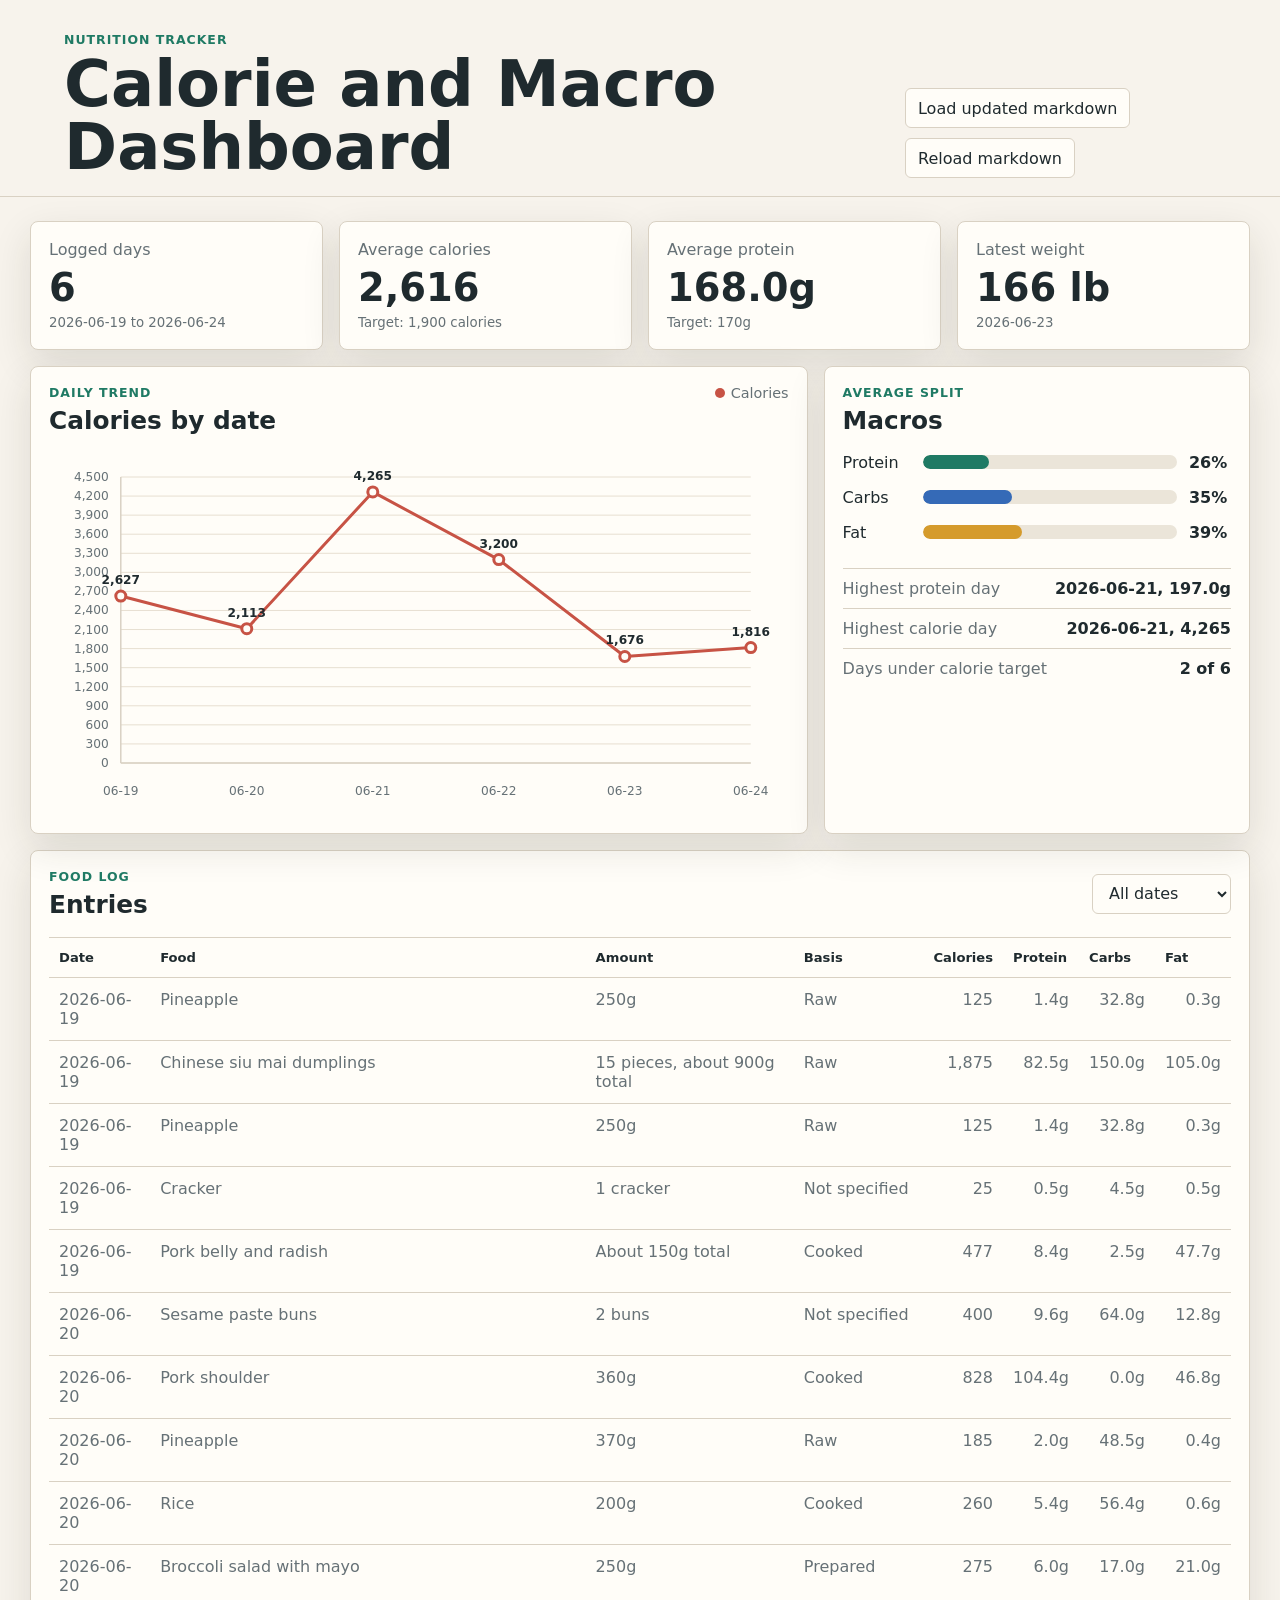
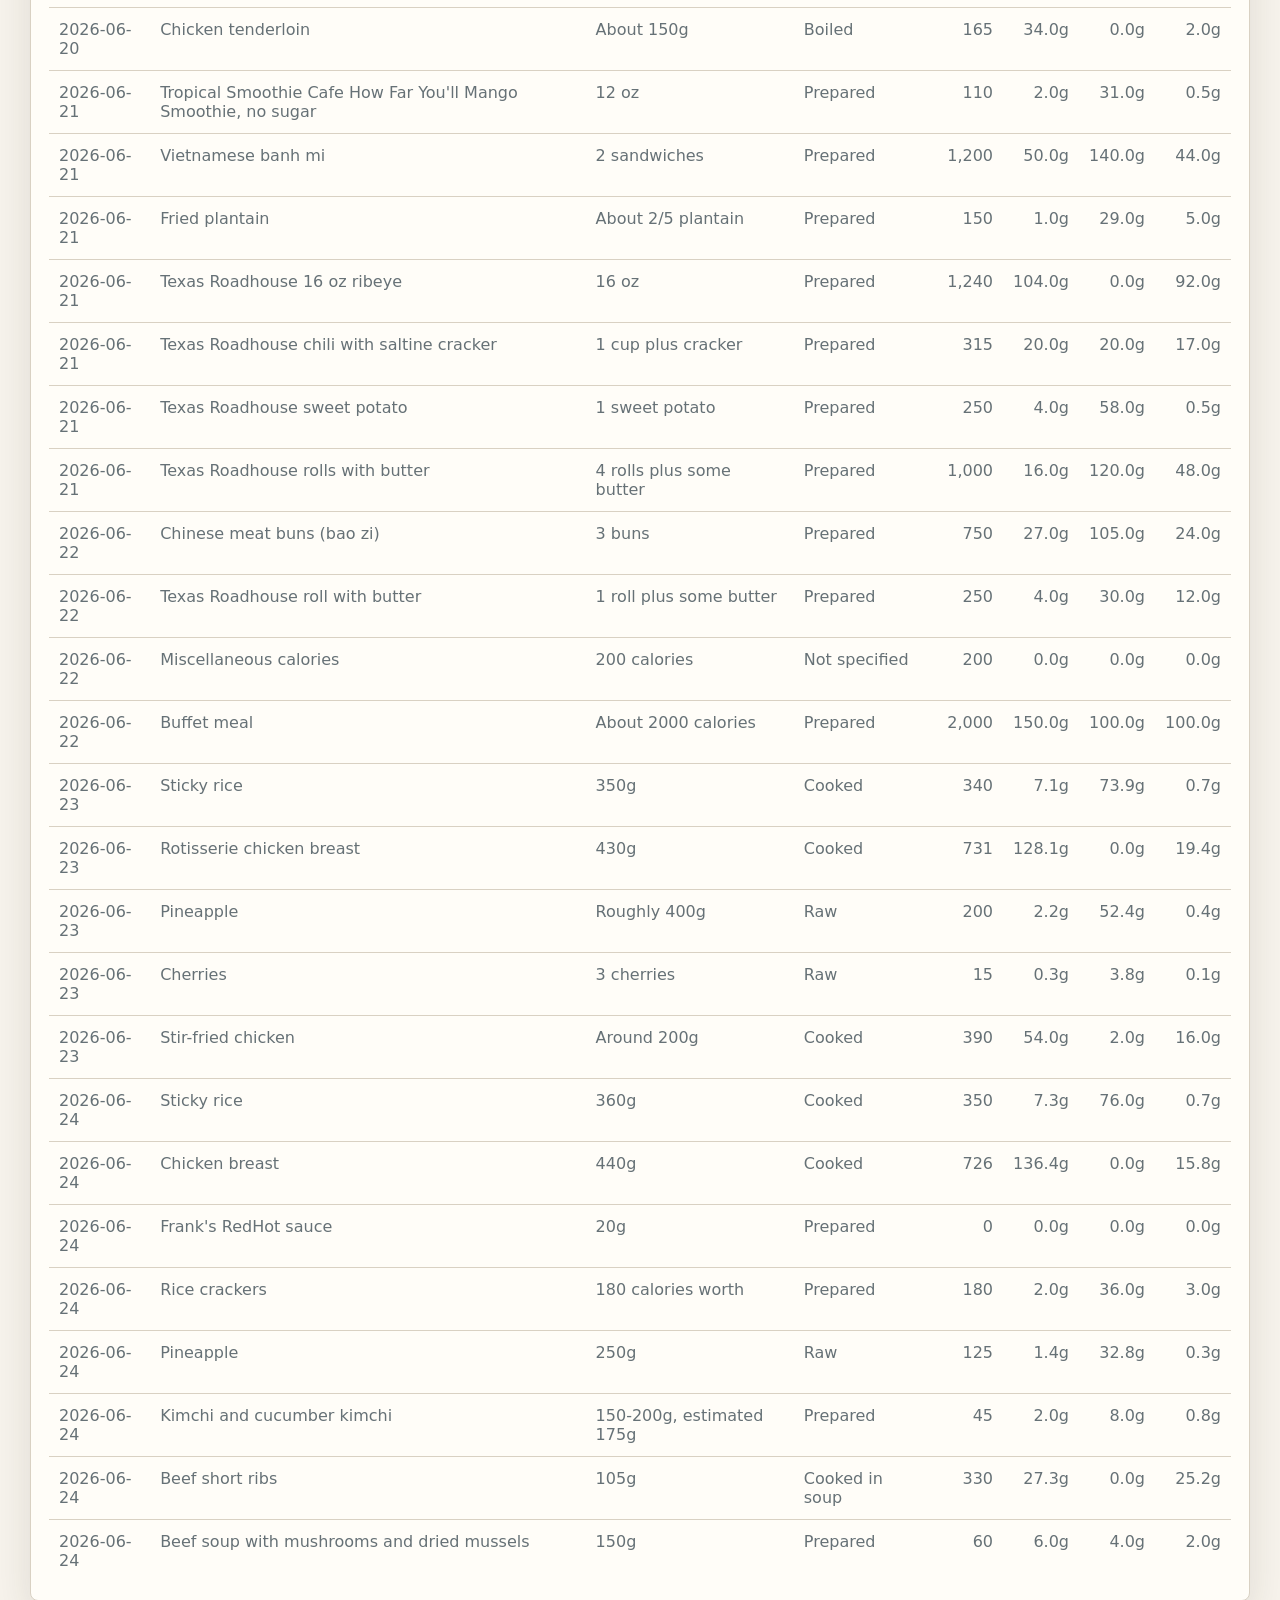
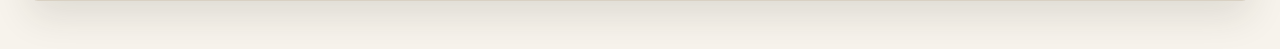
==== nutrition-dashboard/index.html @ 0bf6bde8 "made a nutrition dashboard in html" ====
<!DOCTYPE html>
<html lang="en">
  <head>
    <meta charset="UTF-8" />
    <meta name="viewport" content="width=device-width, initial-scale=1.0" />
    <title>Jason Nutrition Dashboard</title>
    <link rel="stylesheet" href="styles.css" />
  </head>
  <body>
    <header class="topbar">
      <div>
        <p class="eyebrow">Nutrition tracker</p>
        <h1>Calorie and Macro Dashboard</h1>
      </div>
      <div class="source-controls">
        <label class="file-control">
          <span>Load updated markdown</span>
          <input id="markdown-file" type="file" accept=".md,.txt,text/markdown,text/plain" />
        </label>
        <button id="reset-data" type="button">Reload markdown</button>
      </div>
    </header>

    <main>
      <section class="summary-grid" aria-label="Nutrition summary">
        <article class="metric">
          <span>Logged days</span>
          <strong id="logged-days">0</strong>
          <small id="date-range">No entries</small>
        </article>
        <article class="metric">
          <span>Average calories</span>
          <strong id="avg-calories">0</strong>
          <small id="calorie-target">Target: 0</small>
        </article>
        <article class="metric">
          <span>Average protein</span>
          <strong id="avg-protein">0g</strong>
          <small id="protein-target">Target: 0g</small>
        </article>
        <article class="metric">
          <span>Latest weight</span>
          <strong id="latest-weight">-</strong>
          <small id="latest-weight-date">No weigh-in</small>
        </article>
      </section>

      <section class="dashboard-grid">
        <article class="panel trend-panel">
          <div class="panel-heading">
            <div>
              <p class="eyebrow">Daily trend</p>
              <h2>Calories by date</h2>
            </div>
            <div class="legend">
              <span><i class="calories-key"></i>Calories</span>
            </div>
          </div>
          <div id="trend-chart" class="trend-chart" aria-label="Daily calorie line chart"></div>
        </article>

        <article class="panel">
          <div class="panel-heading">
            <div>
              <p class="eyebrow">Average split</p>
              <h2>Macros</h2>
            </div>
          </div>
          <div class="macro-bars">
            <div class="macro-row">
              <span>Protein</span>
              <div class="bar-track"><div id="protein-bar" class="bar protein"></div></div>
              <strong id="protein-share">0%</strong>
            </div>
            <div class="macro-row">
              <span>Carbs</span>
              <div class="bar-track"><div id="carbs-bar" class="bar carbs"></div></div>
              <strong id="carbs-share">0%</strong>
            </div>
            <div class="macro-row">
              <span>Fat</span>
              <div class="bar-track"><div id="fat-bar" class="bar fat"></div></div>
              <strong id="fat-share">0%</strong>
            </div>
          </div>
          <dl class="insights">
            <div>
              <dt>Highest protein day</dt>
              <dd id="highest-protein">-</dd>
            </div>
            <div>
              <dt>Highest calorie day</dt>
              <dd id="highest-calorie">-</dd>
            </div>
            <div>
              <dt>Days under calorie target</dt>
              <dd id="under-target">-</dd>
            </div>
          </dl>
        </article>
      </section>

      <section class="panel">
        <div class="panel-heading table-heading">
          <div>
            <p class="eyebrow">Food log</p>
            <h2>Entries</h2>
          </div>
          <select id="date-filter" aria-label="Filter by date"></select>
        </div>
        <div class="table-wrap">
          <table>
            <thead>
              <tr>
                <th>Date</th>
                <th>Food</th>
                <th>Amount</th>
                <th>Basis</th>
                <th>Calories</th>
                <th>Protein</th>
                <th>Carbs</th>
                <th>Fat</th>
              </tr>
            </thead>
            <tbody id="food-table"></tbody>
          </table>
        </div>
      </section>
    </main>

    <script src="dashboard.js"></script>
  </body>
</html>
---- nutrition-dashboard/styles.css ----
:root {
  --bg: #f7f3ec;
  --ink: #1f2a2e;
  --muted: #667176;
  --panel: #fffdf8;
  --line: #d9d1c3;
  --green: #1f7a64;
  --blue: #356ab7;
  --red: #c75345;
  --gold: #d59b2c;
  --shadow: 0 14px 38px rgba(44, 38, 26, 0.12);
}

* {
  box-sizing: border-box;
}

body {
  margin: 0;
  min-height: 100vh;
  background: var(--bg);
  color: var(--ink);
  font-family: Inter, ui-sans-serif, system-ui, -apple-system, BlinkMacSystemFont, "Segoe UI", sans-serif;
}

button,
select,
input {
  font: inherit;
}

.topbar {
  display: flex;
  align-items: end;
  justify-content: space-between;
  gap: 24px;
  padding: 32px clamp(18px, 5vw, 64px) 18px;
  border-bottom: 1px solid var(--line);
}

.eyebrow {
  margin: 0 0 6px;
  color: var(--green);
  font-size: 0.78rem;
  font-weight: 800;
  letter-spacing: 0.08em;
  text-transform: uppercase;
}

h1,
h2 {
  margin: 0;
  letter-spacing: 0;
}

h1 {
  font-size: clamp(2rem, 5vw, 4rem);
  line-height: 0.98;
}

h2 {
  font-size: clamp(1.1rem, 2vw, 1.55rem);
}

main {
  width: min(1220px, calc(100% - 32px));
  margin: 24px auto 48px;
}

.source-controls {
  display: flex;
  align-items: center;
  gap: 10px;
  flex-wrap: wrap;
}

.file-control,
button,
select {
  min-height: 40px;
  border: 1px solid var(--line);
  border-radius: 6px;
  background: var(--panel);
  color: var(--ink);
}

.file-control {
  position: relative;
  display: inline-flex;
  align-items: center;
  padding: 0 12px;
  cursor: pointer;
}

.file-control input {
  position: absolute;
  inset: 0;
  opacity: 0;
  cursor: pointer;
}

button,
select {
  padding: 0 12px;
  cursor: pointer;
}

.summary-grid,
.dashboard-grid {
  display: grid;
  gap: 16px;
}

.summary-grid {
  grid-template-columns: repeat(4, minmax(0, 1fr));
}

.dashboard-grid {
  grid-template-columns: minmax(0, 1.55fr) minmax(320px, 0.85fr);
  margin-top: 16px;
}

.metric,
.panel {
  background: var(--panel);
  border: 1px solid var(--line);
  border-radius: 8px;
  box-shadow: var(--shadow);
}

.metric {
  min-height: 126px;
  padding: 18px;
}

.metric span,
.metric small,
th,
td {
  color: var(--muted);
}

.metric strong {
  display: block;
  margin: 10px 0 4px;
  font-size: clamp(1.65rem, 4vw, 2.4rem);
  line-height: 1;
}

.panel {
  margin-top: 16px;
  padding: 18px;
}

.dashboard-grid .panel {
  margin-top: 0;
}

.panel-heading {
  display: flex;
  align-items: start;
  justify-content: space-between;
  gap: 18px;
  margin-bottom: 18px;
}

.legend {
  display: flex;
  gap: 14px;
  color: var(--muted);
  font-size: 0.9rem;
  white-space: nowrap;
}

.legend i {
  display: inline-block;
  width: 10px;
  height: 10px;
  margin-right: 6px;
  border-radius: 999px;
}

.calories-key {
  background: var(--red);
}

.trend-chart {
  min-height: 360px;
  overflow-x: auto;
  padding: 2px 0 0;
}

.line-chart {
  display: block;
  min-width: 720px;
  width: 100%;
  height: 360px;
}

.gridline {
  stroke: #e7dfd1;
  stroke-width: 1;
}

.axis-line {
  stroke: var(--line);
  stroke-width: 1.5;
}

.calorie-line {
  fill: none;
  stroke: var(--red);
  stroke-linecap: round;
  stroke-linejoin: round;
  stroke-width: 3;
}

.calorie-dot {
  fill: var(--panel);
  stroke: var(--red);
  stroke-width: 3;
}

.axis-label,
.point-value,
.empty-chart {
  color: var(--muted);
  fill: var(--muted);
  font-size: 0.76rem;
}

.y-label {
  text-anchor: end;
}

.x-label,
.point-value {
  text-anchor: middle;
}

.point-value {
  fill: var(--ink);
  font-weight: 800;
}

.macro-bars {
  display: grid;
  gap: 16px;
}

.macro-row {
  display: grid;
  grid-template-columns: 68px minmax(0, 1fr) 42px;
  align-items: center;
  gap: 12px;
}

.bar-track {
  height: 14px;
  overflow: hidden;
  border-radius: 999px;
  background: #ebe5d9;
}

.bar {
  height: 100%;
  width: 0;
  border-radius: inherit;
}

.bar.protein {
  background: var(--green);
}

.bar.carbs {
  background: var(--blue);
}

.bar.fat {
  background: var(--gold);
}

.insights {
  display: grid;
  gap: 10px;
  margin: 26px 0 0;
}

.insights div {
  display: flex;
  justify-content: space-between;
  gap: 14px;
  padding-top: 10px;
  border-top: 1px solid var(--line);
}

.insights dt {
  color: var(--muted);
}

.insights dd {
  margin: 0;
  font-weight: 800;
  text-align: right;
}

.table-heading {
  align-items: center;
}

.table-wrap {
  overflow-x: auto;
}

table {
  width: 100%;
  min-width: 900px;
  border-collapse: collapse;
}

th,
td {
  padding: 12px 10px;
  border-top: 1px solid var(--line);
  text-align: left;
  vertical-align: top;
}

th {
  color: var(--ink);
  font-size: 0.82rem;
}

td:nth-child(5),
td:nth-child(6),
td:nth-child(7),
td:nth-child(8) {
  text-align: right;
  white-space: nowrap;
}

@media (max-width: 860px) {
  .topbar {
    align-items: start;
    flex-direction: column;
  }

  .summary-grid,
  .dashboard-grid {
    grid-template-columns: 1fr;
  }

  .trend-chart {
    grid-template-columns: repeat(var(--days), minmax(48px, 1fr));
  }

  .legend {
    flex-direction: column;
    gap: 4px;
  }
}
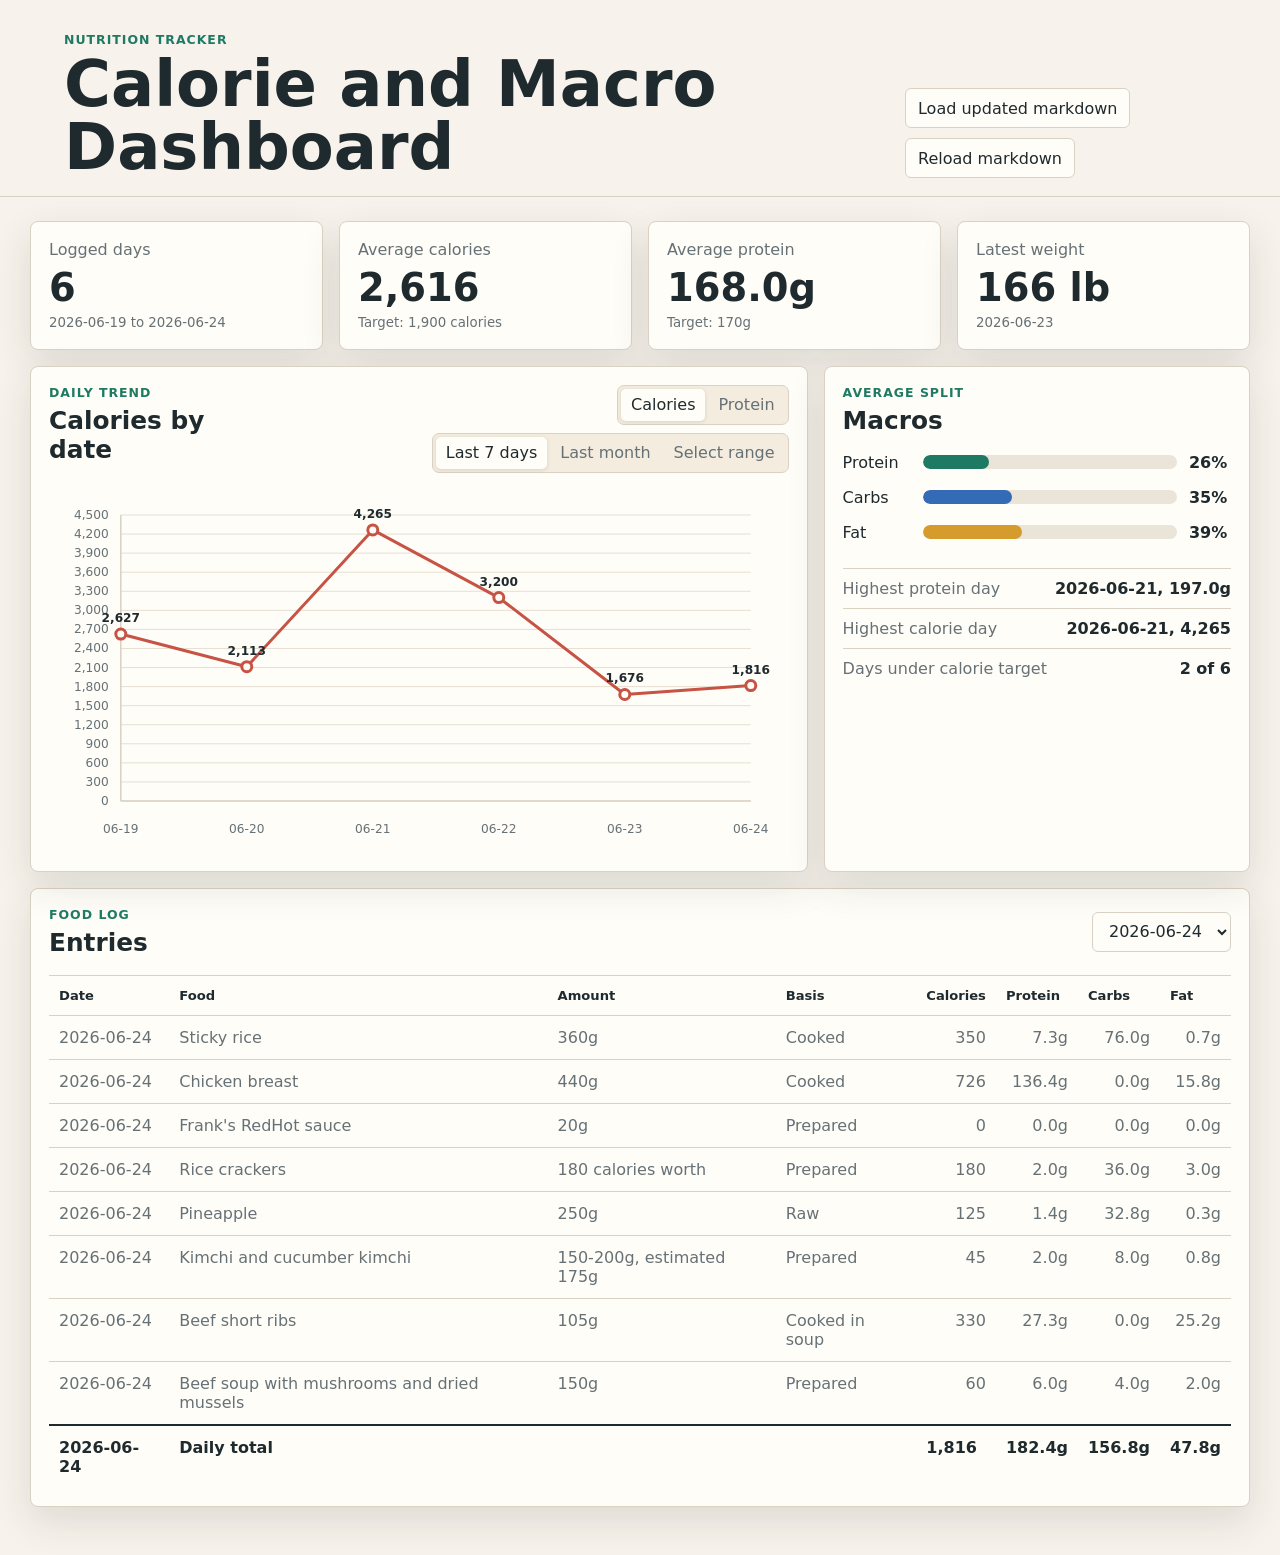
==== commit 3d4ac1fc: "added daily trend for calories and protein, also made it so that you can choose the date trends from" ====
--- a/nutrition-dashboard/index.html
+++ b/nutrition-dashboard/index.html
@@ -50,13 +50,31 @@
           <div class="panel-heading">
             <div>
               <p class="eyebrow">Daily trend</p>
-              <h2>Calories by date</h2>
+              <h2 id="trend-title-text">Calories by date</h2>
             </div>
-            <div class="legend">
-              <span><i class="calories-key"></i>Calories</span>
+            <div class="trend-controls">
+              <div class="chart-controls" aria-label="Trend metric">
+                <button class="metric-toggle active" type="button" data-trend-metric="calories">Calories</button>
+                <button class="metric-toggle" type="button" data-trend-metric="protein">Protein</button>
+              </div>
+              <div class="chart-controls" aria-label="Trend date range">
+                <button class="range-toggle active" type="button" data-trend-range="7">Last 7 days</button>
+                <button class="range-toggle" type="button" data-trend-range="month">Last month</button>
+                <button class="range-toggle" type="button" data-trend-range="custom">Select range</button>
+              </div>
+              <div id="custom-range" class="custom-range" hidden>
+                <label>
+                  <span>Start</span>
+                  <input id="trend-start-date" type="date" />
+                </label>
+                <label>
+                  <span>End</span>
+                  <input id="trend-end-date" type="date" />
+                </label>
+              </div>
             </div>
           </div>
-          <div id="trend-chart" class="trend-chart" aria-label="Daily calorie line chart"></div>
+          <div id="trend-chart" class="trend-chart" aria-label="Daily nutrition line chart"></div>
         </article>
 
         <article class="panel">
--- a/nutrition-dashboard/styles.css
+++ b/nutrition-dashboard/styles.css
@@ -164,24 +164,21 @@
   margin-bottom: 18px;
 }
 
-.legend {
-  display: flex;
-  gap: 14px;
-  color: var(--muted);
-  font-size: 0.9rem;
-  white-space: nowrap;
-}
-
-.legend i {
-  display: inline-block;
-  width: 10px;
-  height: 10px;
-  margin-right: 6px;
-  border-radius: 999px;
-}
-
-.calories-key {
-  background: var(--red);
+.trend-controls {
+  display: flex;
+  align-items: end;
+  justify-content: flex-end;
+  flex-wrap: wrap;
+  gap: 8px;
+}
+
+.chart-controls {
+  display: flex;
+  padding: 3px;
+  border: 1px solid var(--line);
+  border-radius: 7px;
+  background: #f3ecdf;
+  gap: 3px;
 }
 
 .trend-chart {
@@ -207,18 +204,78 @@
   stroke-width: 1.5;
 }
 
-.calorie-line {
+.trend-line {
   fill: none;
-  stroke: var(--red);
   stroke-linecap: round;
   stroke-linejoin: round;
   stroke-width: 3;
 }
 
-.calorie-dot {
+.trend-line.calories,
+.trend-dot.calories {
+  stroke: var(--red);
+}
+
+.trend-line.protein,
+.trend-dot.protein {
+  stroke: var(--green);
+}
+
+.trend-dot {
   fill: var(--panel);
-  stroke: var(--red);
   stroke-width: 3;
+}
+
+.metric-toggle {
+  min-height: 32px;
+  padding: 0 10px;
+  border: 0;
+  border-radius: 5px;
+  background: transparent;
+  color: var(--muted);
+}
+
+.range-toggle {
+  min-height: 32px;
+  padding: 0 10px;
+  border: 0;
+  border-radius: 5px;
+  background: transparent;
+  color: var(--muted);
+}
+
+.metric-toggle.active,
+.range-toggle.active {
+  background: var(--panel);
+  color: var(--ink);
+  box-shadow: 0 1px 4px rgba(44, 38, 26, 0.12);
+}
+
+.custom-range {
+  display: flex;
+  gap: 8px;
+  align-items: end;
+}
+
+.custom-range[hidden] {
+  display: none;
+}
+
+.custom-range label {
+  display: grid;
+  gap: 4px;
+  color: var(--muted);
+  font-size: 0.76rem;
+}
+
+.custom-range input {
+  min-height: 38px;
+  width: 140px;
+  padding: 0 8px;
+  border: 1px solid var(--line);
+  border-radius: 6px;
+  background: var(--panel);
+  color: var(--ink);
 }
 
 .axis-label,
@@ -339,6 +396,12 @@
   white-space: nowrap;
 }
 
+.daily-total-row td {
+  border-top: 2px solid var(--ink);
+  color: var(--ink);
+  font-weight: 800;
+}
+
 @media (max-width: 860px) {
   .topbar {
     align-items: start;
@@ -350,12 +413,24 @@
     grid-template-columns: 1fr;
   }
 
-  .trend-chart {
-    grid-template-columns: repeat(var(--days), minmax(48px, 1fr));
-  }
-
-  .legend {
-    flex-direction: column;
-    gap: 4px;
-  }
-}
+  .panel-heading {
+    flex-wrap: wrap;
+  }
+
+  .chart-controls {
+    width: 100%;
+  }
+
+  .trend-controls,
+  .custom-range {
+    width: 100%;
+  }
+
+  .custom-range label {
+    flex: 1;
+  }
+
+  .custom-range input {
+    width: 100%;
+  }
+}
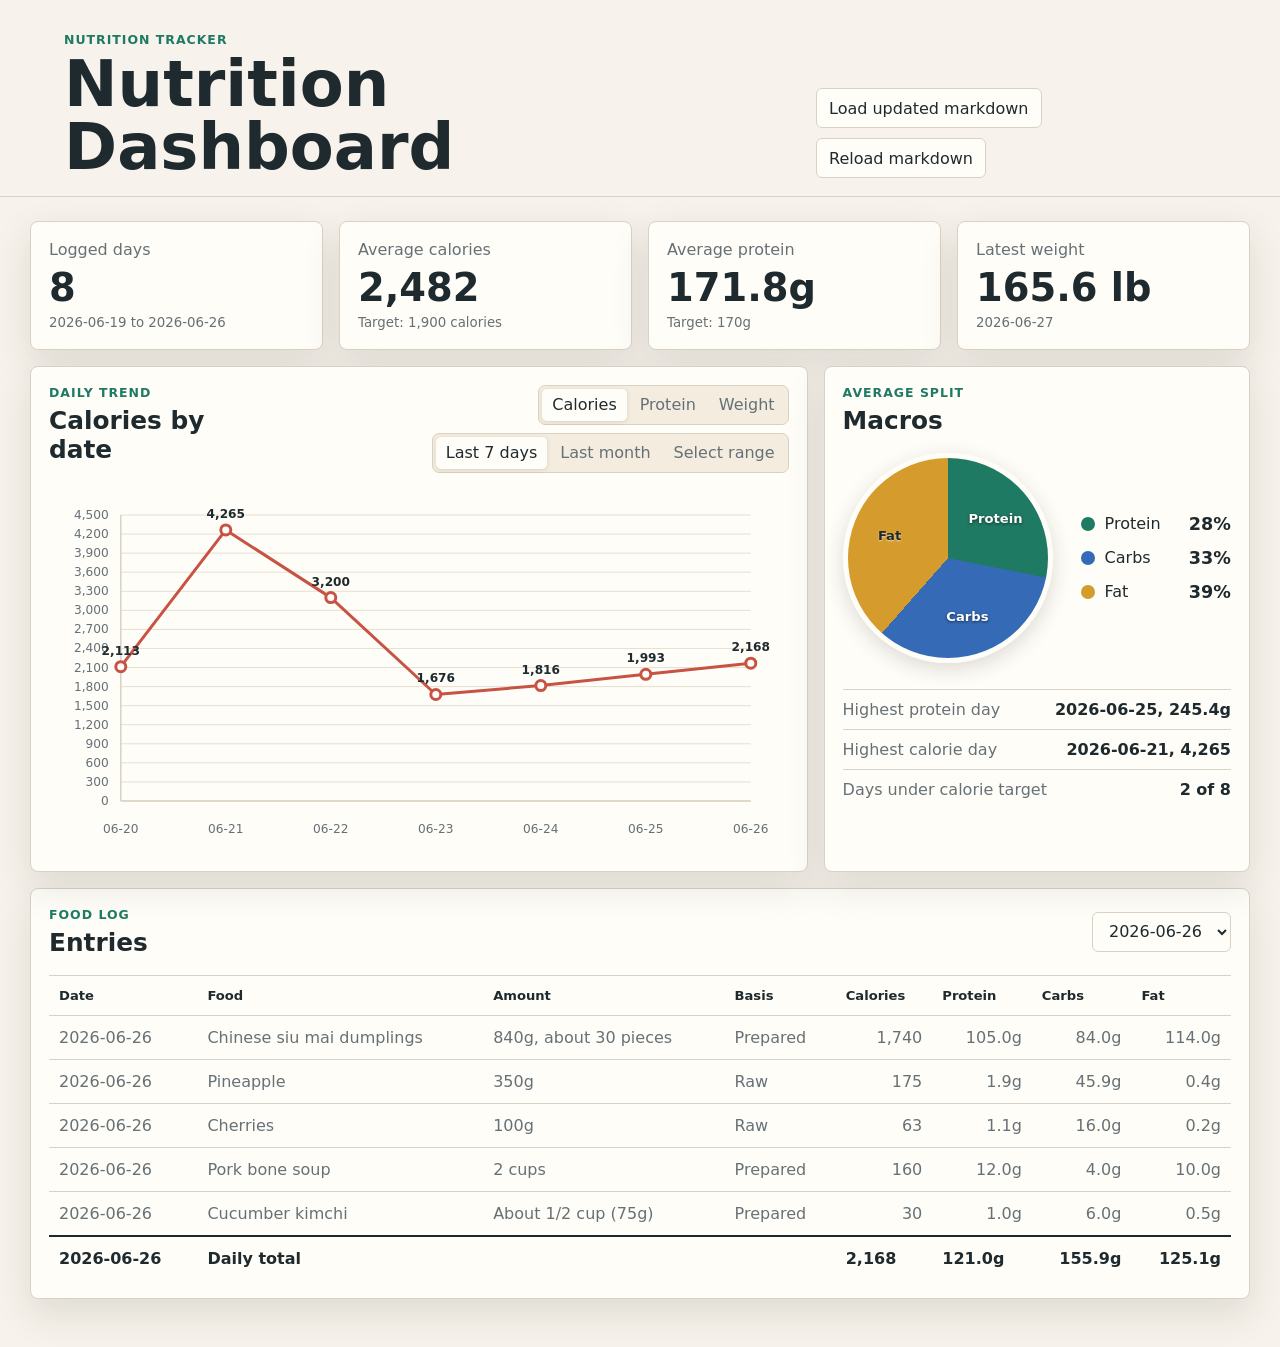
==== commit 4d4fb416: "added resume.tex, made changes to dashboard.html" ====
--- a/nutrition-dashboard/index.html
+++ b/nutrition-dashboard/index.html
@@ -4,13 +4,13 @@
     <meta charset="UTF-8" />
     <meta name="viewport" content="width=device-width, initial-scale=1.0" />
     <title>Jason Nutrition Dashboard</title>
-    <link rel="stylesheet" href="styles.css" />
+    <link rel="stylesheet" href="styles.css?v=20260627-macro-pie-labels" />
   </head>
   <body>
     <header class="topbar">
       <div>
         <p class="eyebrow">Nutrition tracker</p>
-        <h1>Calorie and Macro Dashboard</h1>
+        <h1>Nutrition Dashboard</h1>
       </div>
       <div class="source-controls">
         <label class="file-control">
@@ -56,6 +56,7 @@
               <div class="chart-controls" aria-label="Trend metric">
                 <button class="metric-toggle active" type="button" data-trend-metric="calories">Calories</button>
                 <button class="metric-toggle" type="button" data-trend-metric="protein">Protein</button>
+                <button class="metric-toggle" type="button" data-trend-metric="weight">Weight</button>
               </div>
               <div class="chart-controls" aria-label="Trend date range">
                 <button class="range-toggle active" type="button" data-trend-range="7">Last 7 days</button>
@@ -84,21 +85,28 @@
               <h2>Macros</h2>
             </div>
           </div>
-          <div class="macro-bars">
-            <div class="macro-row">
-              <span>Protein</span>
-              <div class="bar-track"><div id="protein-bar" class="bar protein"></div></div>
-              <strong id="protein-share">0%</strong>
+          <div class="macro-pie-layout">
+            <div id="macro-pie" class="macro-pie" role="img" aria-label="No macro data">
+              <span id="protein-pie-label" class="macro-slice-label protein">Protein</span>
+              <span id="carbs-pie-label" class="macro-slice-label carbs">Carbs</span>
+              <span id="fat-pie-label" class="macro-slice-label fat">Fat</span>
             </div>
-            <div class="macro-row">
-              <span>Carbs</span>
-              <div class="bar-track"><div id="carbs-bar" class="bar carbs"></div></div>
-              <strong id="carbs-share">0%</strong>
-            </div>
-            <div class="macro-row">
-              <span>Fat</span>
-              <div class="bar-track"><div id="fat-bar" class="bar fat"></div></div>
-              <strong id="fat-share">0%</strong>
+            <div class="macro-legend" aria-label="Average macro percentages">
+              <div class="macro-legend-row">
+                <span class="macro-swatch protein" aria-hidden="true"></span>
+                <span>Protein</span>
+                <strong id="protein-share">0%</strong>
+              </div>
+              <div class="macro-legend-row">
+                <span class="macro-swatch carbs" aria-hidden="true"></span>
+                <span>Carbs</span>
+                <strong id="carbs-share">0%</strong>
+              </div>
+              <div class="macro-legend-row">
+                <span class="macro-swatch fat" aria-hidden="true"></span>
+                <span>Fat</span>
+                <strong id="fat-share">0%</strong>
+              </div>
             </div>
           </div>
           <dl class="insights">
@@ -146,6 +154,6 @@
       </section>
     </main>
 
-    <script src="dashboard.js"></script>
+    <script src="dashboard.js?v=20260627-macro-pie-labels"></script>
   </body>
 </html>
--- a/nutrition-dashboard/styles.css
+++ b/nutrition-dashboard/styles.css
@@ -221,6 +221,11 @@
   stroke: var(--green);
 }
 
+.trend-line.weight,
+.trend-dot.weight {
+  stroke: var(--blue);
+}
+
 .trend-dot {
   fill: var(--panel);
   stroke-width: 3;
@@ -300,41 +305,73 @@
   font-weight: 800;
 }
 
-.macro-bars {
-  display: grid;
-  gap: 16px;
-}
-
-.macro-row {
-  display: grid;
-  grid-template-columns: 68px minmax(0, 1fr) 42px;
+.macro-pie-layout {
+  display: grid;
+  grid-template-columns: minmax(150px, 210px) minmax(150px, 1fr);
   align-items: center;
-  gap: 12px;
-}
-
-.bar-track {
+  gap: 28px;
+}
+
+.macro-pie {
+  position: relative;
+  width: 100%;
+  max-width: 210px;
+  aspect-ratio: 1;
+  margin: 0 auto;
+  border: 5px solid var(--panel);
+  border-radius: 50%;
+  box-shadow: 0 6px 20px rgba(44, 38, 26, 0.16);
+}
+
+.macro-slice-label {
+  position: absolute;
+  z-index: 1;
+  color: #fff;
+  font-size: clamp(0.68rem, 1.5vw, 0.82rem);
+  font-weight: 800;
+  line-height: 1;
+  text-shadow: 0 1px 3px rgba(0, 0, 0, 0.58);
+  transform: translate(-50%, -50%);
+  white-space: nowrap;
+}
+
+.macro-slice-label.fat {
+  color: var(--ink);
+  text-shadow: 0 1px 2px rgba(255, 255, 255, 0.65);
+}
+
+.macro-legend {
+  display: grid;
+  gap: 14px;
+}
+
+.macro-legend-row {
+  display: grid;
+  grid-template-columns: 14px 1fr auto;
+  align-items: center;
+  gap: 10px;
+}
+
+.macro-swatch {
+  width: 14px;
   height: 14px;
-  overflow: hidden;
-  border-radius: 999px;
-  background: #ebe5d9;
-}
-
-.bar {
-  height: 100%;
-  width: 0;
-  border-radius: inherit;
-}
-
-.bar.protein {
+  border-radius: 50%;
+}
+
+.macro-swatch.protein {
   background: var(--green);
 }
 
-.bar.carbs {
+.macro-swatch.carbs {
   background: var(--blue);
 }
 
-.bar.fat {
+.macro-swatch.fat {
   background: var(--gold);
+}
+
+.macro-legend-row strong {
+  font-size: 1.1rem;
 }
 
 .insights {
@@ -433,4 +470,8 @@
   .custom-range input {
     width: 100%;
   }
-}
+
+  .macro-pie-layout {
+    grid-template-columns: 1fr;
+  }
+}
